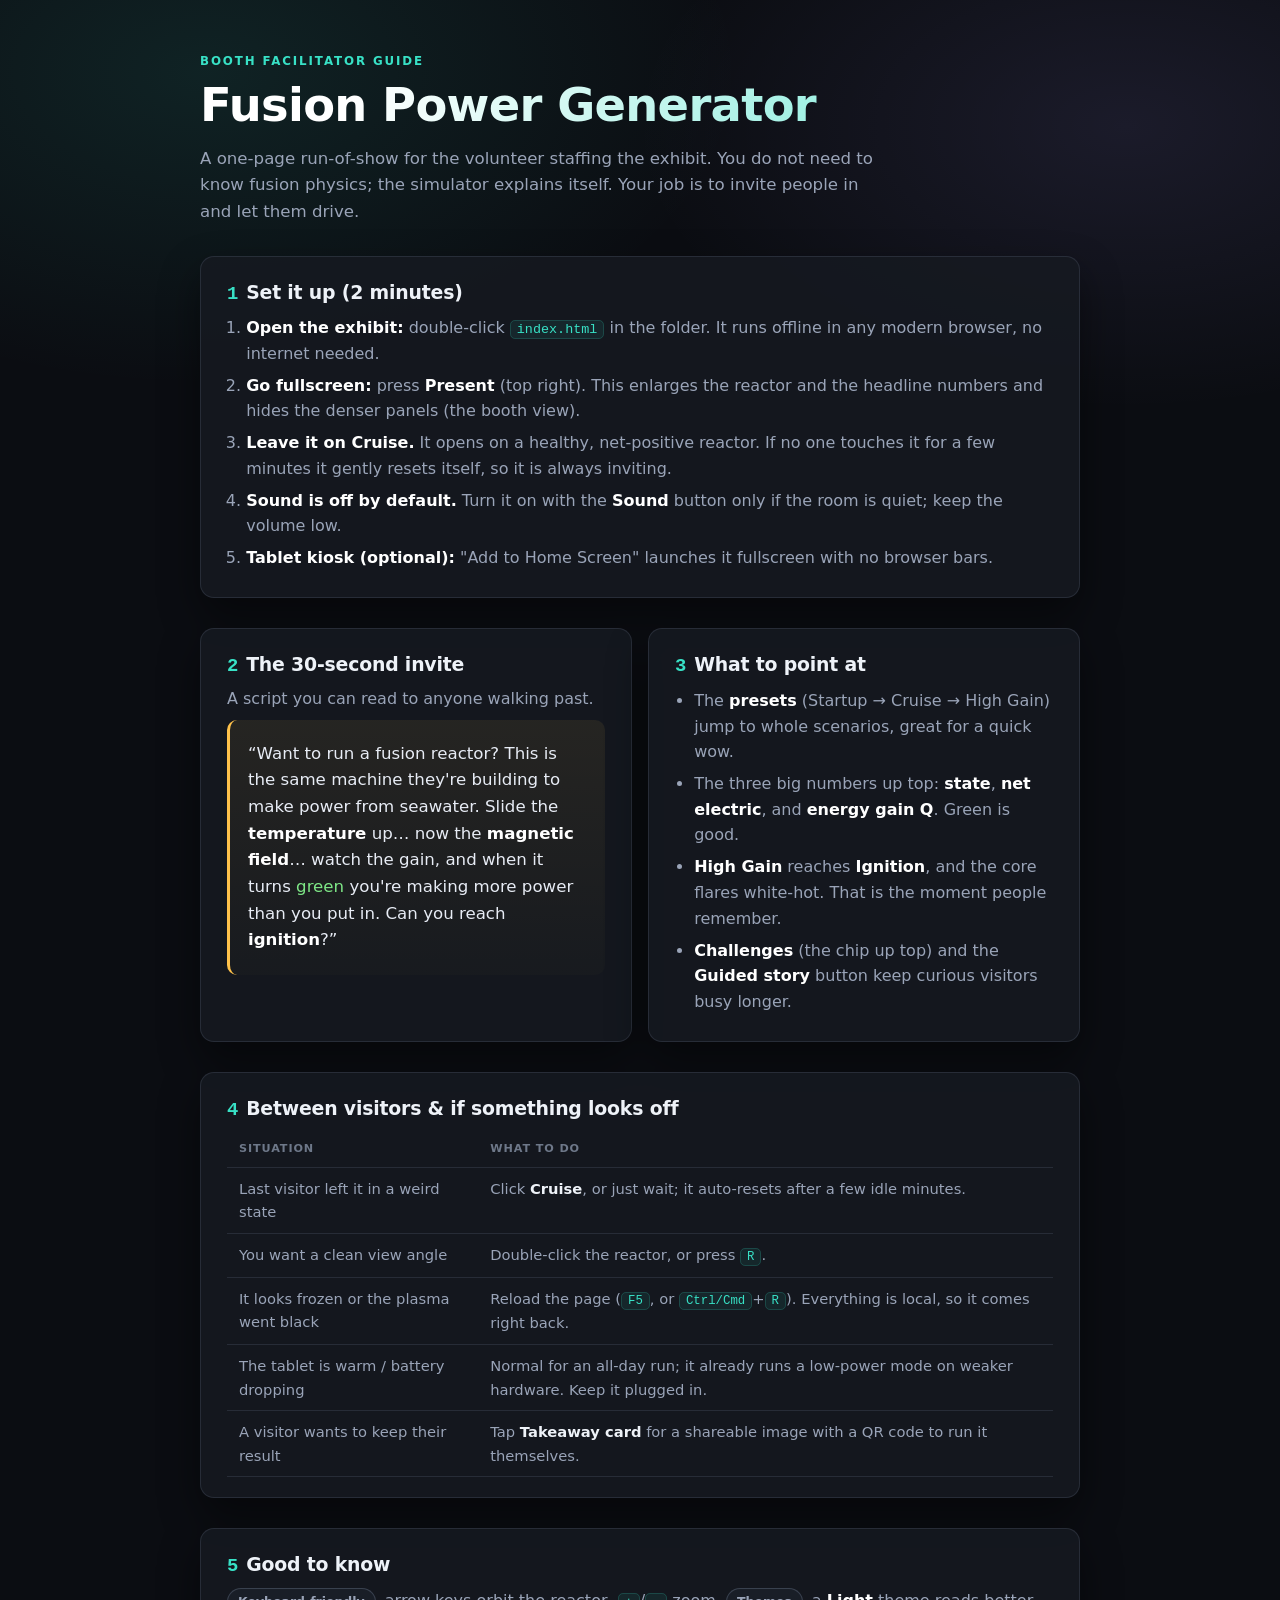
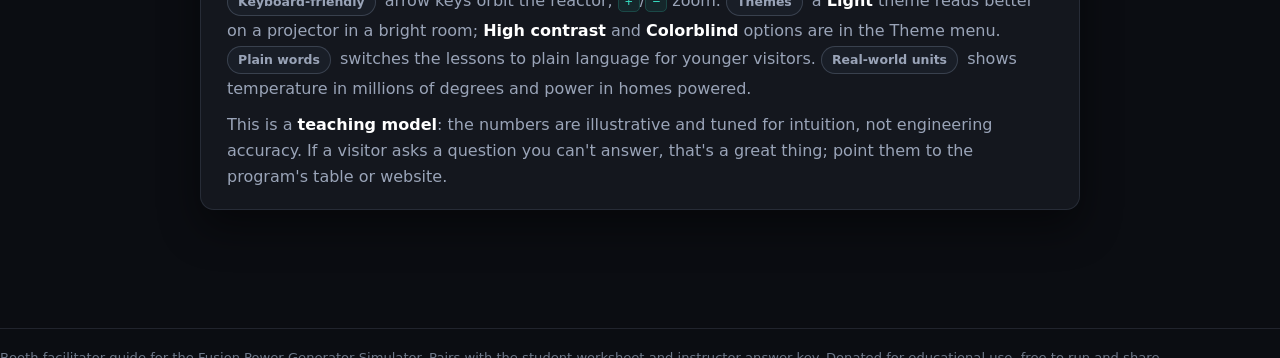
==== Fusion-Facilitator-Guide.html @ ba4f9517 "Clean-up" ====
<!doctype html>
<html lang="en">
<head>
<meta charset="utf-8">
<meta name="viewport" content="width=device-width, initial-scale=1">
<title>Fusion Simulator: Booth Facilitator Guide</title>
<meta name="description" content="A one-page run-of-show for volunteers staffing the Fusion Power Generator Simulator at an outreach booth.">
<style>
  :root{
    --bg:#0b0d12; --panel:rgba(22,26,34,.82); --panel2:rgba(31,37,48,.6);
    --line:rgba(120,132,156,.20); --line2:rgba(120,132,156,.34);
    --text:#eef2f8; --muted:#9aa4b8; --faint:#6e7889;
    --teal:#38e1c6; --gold:#ffc24b; --coral:#ff7a66; --green:#7ee787;
    --shadow:rgba(0,0,0,.45);
    --mono:ui-monospace,"SFMono-Regular","Cascadia Code",Menlo,Consolas,monospace;
    font-family:Inter,ui-sans-serif,system-ui,-apple-system,"Segoe UI",sans-serif;
  }
  *{box-sizing:border-box}
  body{margin:0; background:var(--bg); color:var(--text); line-height:1.6; -webkit-font-smoothing:antialiased;}
  .ambient{position:fixed; inset:0; z-index:0; pointer-events:none;
    background:
      radial-gradient(60% 50% at 16% 8%, rgba(56,225,198,.10), transparent 70%),
      radial-gradient(55% 45% at 88% 14%, rgba(168,150,255,.10), transparent 70%),
      var(--bg);}
  .wrap{position:relative; z-index:1; width:min(960px,100%); margin:0 auto; padding:52px clamp(16px,4vw,40px) 80px;}
  .kicker{margin:0 0 10px; color:var(--teal); font-size:.74rem; font-weight:800; letter-spacing:.16em; text-transform:uppercase;}
  h1{margin:0; font-size:clamp(1.9rem,5vw,2.9rem); line-height:1.05; letter-spacing:-.015em;
     background:linear-gradient(118deg,#fff 18%,var(--teal) 128%); -webkit-background-clip:text; background-clip:text; color:transparent;}
  .lede{margin:16px 0 0; max-width:64ch; color:var(--muted); font-size:1.04rem;}
  h2{font-size:1.18rem; margin:0 0 4px; letter-spacing:-.01em;}
  section{position:relative; z-index:1; margin-top:30px;}
  .panel{border:1px solid var(--line); border-radius:14px; background:var(--panel); box-shadow:0 18px 40px var(--shadow);
         padding:20px clamp(16px,3vw,26px);}
  .num{font-family:var(--mono); color:var(--teal); font-weight:700; margin-right:8px;}
  ol,ul{margin:.4rem 0 0; padding-left:1.2rem;} li{margin:.4rem 0; color:var(--muted);}
  li strong, p strong{color:#fff;}
  code,kbd{font-family:var(--mono); font-size:.84em; color:var(--teal); background:rgba(56,225,198,.08);
       border:1px solid rgba(56,225,198,.18); border-radius:5px; padding:1px 6px;}
  .grid{display:grid; gap:16px;} @media(min-width:720px){ .grid.two{grid-template-columns:1fr 1fr;} }
  .script{border-left:3px solid var(--gold); background:linear-gradient(180deg,rgba(255,194,75,.08),rgba(255,194,75,.02));
    border-radius:10px; padding:16px 18px; margin-top:8px;}
  .script p{margin:.3rem 0; color:#e7ecf5;}
  .script .say{font-size:1.04rem;}
  .chip{display:inline-block; padding:3px 10px; border:1px solid var(--line2); border-radius:999px; background:var(--panel2);
        color:var(--muted); font-size:.78rem; font-weight:600; margin:2px 4px 2px 0;}
  table{border-collapse:collapse; width:100%; font-size:.92rem; margin-top:6px;}
  th,td{text-align:left; padding:9px 12px; border-bottom:1px solid var(--line); vertical-align:top; color:var(--muted);}
  th{color:var(--faint); font-size:.7rem; letter-spacing:.08em; text-transform:uppercase;}
  td b{color:var(--text);}
  footer{margin-top:38px; padding-top:18px; border-top:1px solid var(--line); color:var(--faint); font-size:.82rem;}
  @media print{
    .ambient{display:none;} body{background:#fff; color:#13161c;}
    h1{-webkit-text-fill-color:#0a7c6c; color:#0a7c6c;}
    .panel{box-shadow:none; background:#fff; border-color:#cdd3dc; break-inside:avoid;}
    .lede,li,td,.script p{color:#3a4150;} strong,td b{color:#000;}
    code,kbd{color:#0a7c6c; background:#eef7f5; border-color:#cfe7e2;} section{break-inside:avoid;}
  }
</style>
</head>
<body>
<div class="ambient" aria-hidden="true"></div>
<div class="wrap">

  <p class="kicker">Booth Facilitator Guide</p>
  <h1>Fusion Power Generator</h1>
  <p class="lede">A one-page run-of-show for the volunteer staffing the exhibit. You do not need to know fusion physics; the simulator explains itself. Your job is to invite people in and let them drive.</p>

  <section>
    <div class="panel">
      <h2><span class="num">1</span>Set it up (2 minutes)</h2>
      <ol>
        <li><strong>Open the exhibit:</strong> double-click <code>index.html</code> in the folder. It runs offline in any modern browser, no internet needed.</li>
        <li><strong>Go fullscreen:</strong> press <strong>Present</strong> (top right). This enlarges the reactor and the headline numbers and hides the denser panels (the booth view).</li>
        <li><strong>Leave it on Cruise.</strong> It opens on a healthy, net-positive reactor. If no one touches it for a few minutes it gently resets itself, so it is always inviting.</li>
        <li><strong>Sound is off by default.</strong> Turn it on with the <strong>Sound</strong> button only if the room is quiet; keep the volume low.</li>
        <li><strong>Tablet kiosk (optional):</strong> "Add to Home Screen" launches it fullscreen with no browser bars.</li>
      </ol>
    </div>
  </section>

  <section>
    <div class="grid two">
      <div class="panel">
        <h2><span class="num">2</span>The 30-second invite</h2>
        <p style="color:var(--muted); margin:.3rem 0 0;">A script you can read to anyone walking past.</p>
        <div class="script">
          <p class="say">&ldquo;Want to run a fusion reactor? This is the same machine they're building to make power from seawater. Slide the <strong>temperature</strong> up&hellip; now the <strong>magnetic field</strong>&hellip; watch the gain, and when it turns <span style="color:var(--green)">green</span> you're making more power than you put in. Can you reach <strong>ignition</strong>?&rdquo;</p>
        </div>
      </div>
      <div class="panel">
        <h2><span class="num">3</span>What to point at</h2>
        <ul>
          <li>The <strong>presets</strong> (Startup &rarr; Cruise &rarr; High Gain) jump to whole scenarios, great for a quick wow.</li>
          <li>The three big numbers up top: <strong>state</strong>, <strong>net electric</strong>, and <strong>energy gain Q</strong>. Green is good.</li>
          <li><strong>High Gain</strong> reaches <strong>Ignition</strong>, and the core flares white-hot. That is the moment people remember.</li>
          <li><strong>Challenges</strong> (the chip up top) and the <strong>Guided story</strong> button keep curious visitors busy longer.</li>
        </ul>
      </div>
    </div>
  </section>

  <section>
    <div class="panel">
      <h2><span class="num">4</span>Between visitors &amp; if something looks off</h2>
      <table>
        <tr><th>Situation</th><th>What to do</th></tr>
        <tr><td>Last visitor left it in a weird state</td><td>Click <b>Cruise</b>, or just wait; it auto-resets after a few idle minutes.</td></tr>
        <tr><td>You want a clean view angle</td><td>Double-click the reactor, or press <kbd>R</kbd>.</td></tr>
        <tr><td>It looks frozen or the plasma went black</td><td>Reload the page (<kbd>F5</kbd>, or <kbd>Ctrl/Cmd</kbd>+<kbd>R</kbd>). Everything is local, so it comes right back.</td></tr>
        <tr><td>The tablet is warm / battery dropping</td><td>Normal for an all-day run; it already runs a low-power mode on weaker hardware. Keep it plugged in.</td></tr>
        <tr><td>A visitor wants to keep their result</td><td>Tap <b>Takeaway card</b> for a shareable image with a QR code to run it themselves.</td></tr>
      </table>
    </div>
  </section>

  <section>
    <div class="panel">
      <h2><span class="num">5</span>Good to know</h2>
      <p style="margin:.3rem 0 0; color:var(--muted);">
        <span class="chip">Keyboard-friendly</span> arrow keys orbit the reactor, <kbd>+</kbd>/<kbd>&minus;</kbd> zoom.
        <span class="chip">Themes</span> a <strong>Light</strong> theme reads better on a projector in a bright room; <strong>High contrast</strong> and <strong>Colorblind</strong> options are in the Theme menu.
        <span class="chip">Plain words</span> switches the lessons to plain language for younger visitors.
        <span class="chip">Real-world units</span> shows temperature in millions of degrees and power in homes powered.
      </p>
      <p style="margin:.7rem 0 0; color:var(--muted);">This is a <strong>teaching model</strong>: the numbers are illustrative and tuned for intuition, not engineering accuracy. If a visitor asks a question you can't answer, that's a great thing; point them to the program's table or website.</p>
    </div>
  </section>

</div>
<footer>
  Booth facilitator guide for the Fusion Power Generator Simulator. Pairs with the student worksheet and instructor answer key. Donated for educational use, free to run and share.
</footer>
</body>
</html>
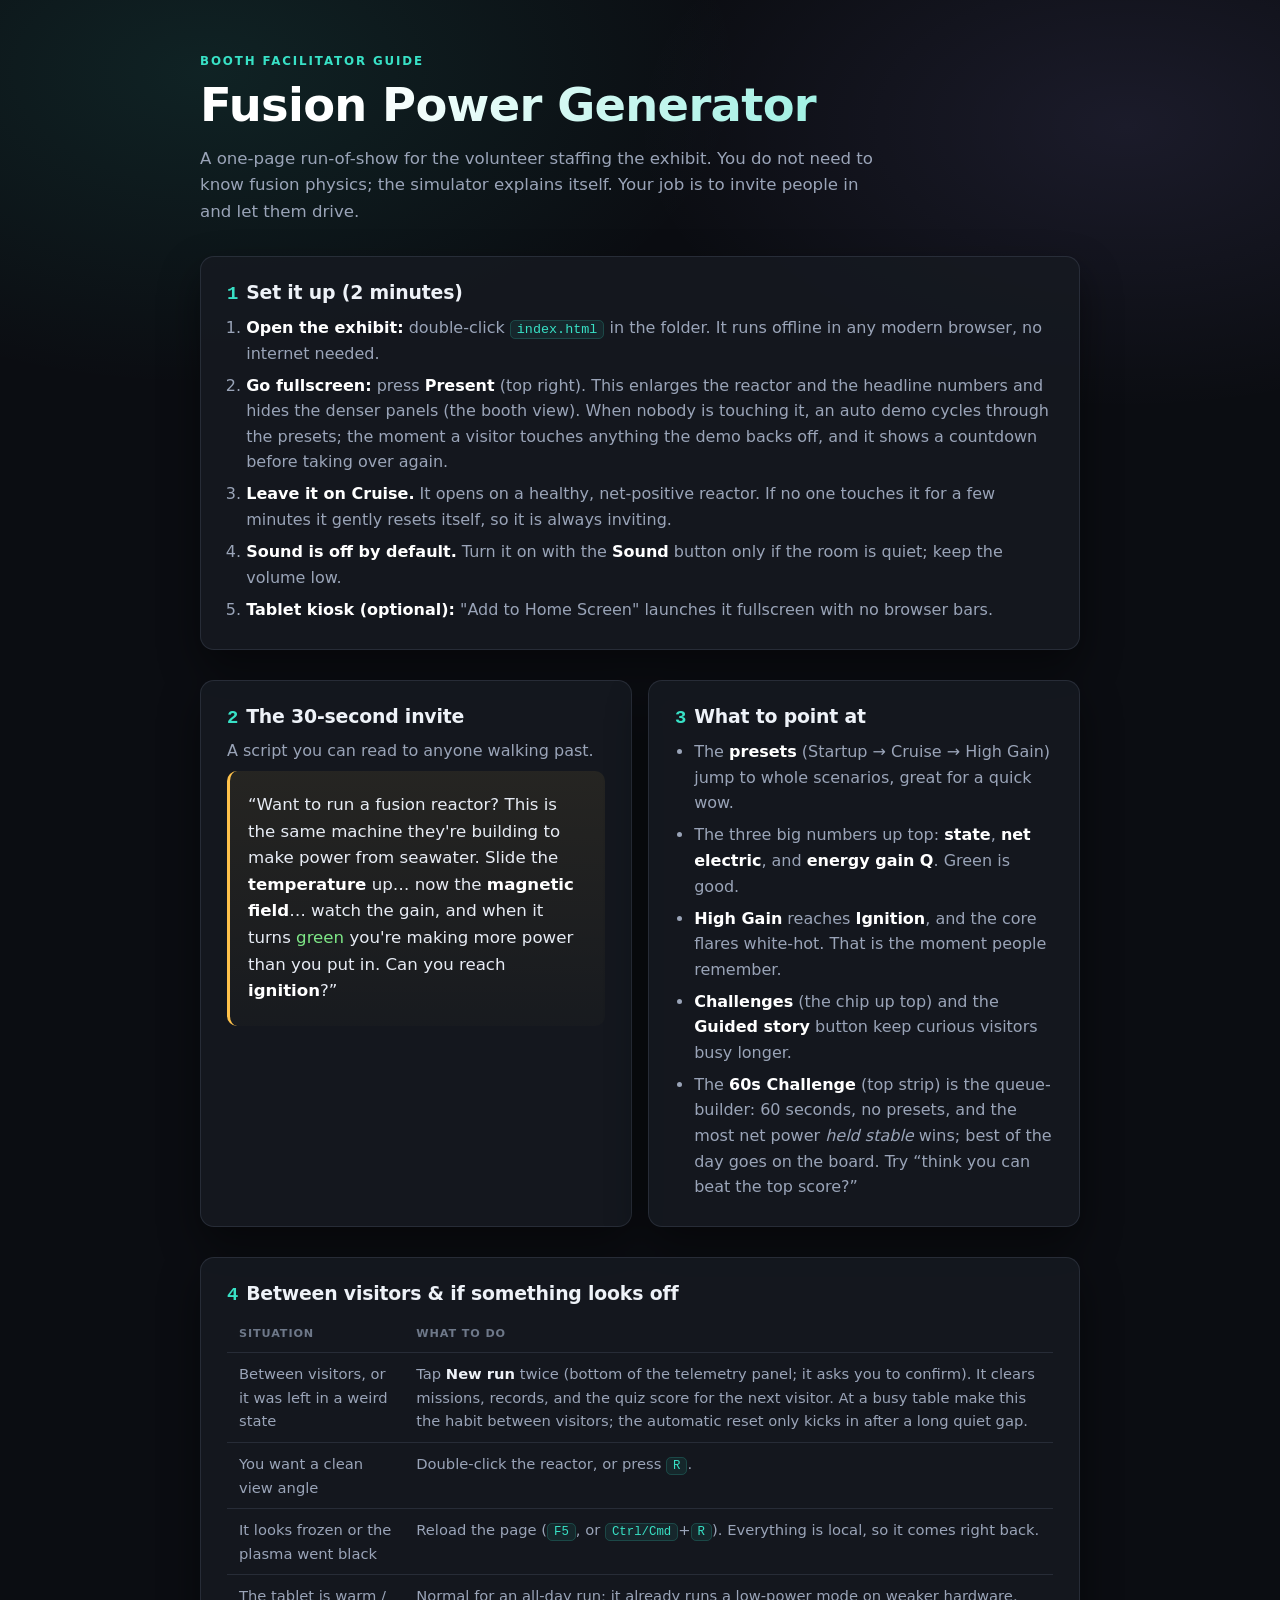
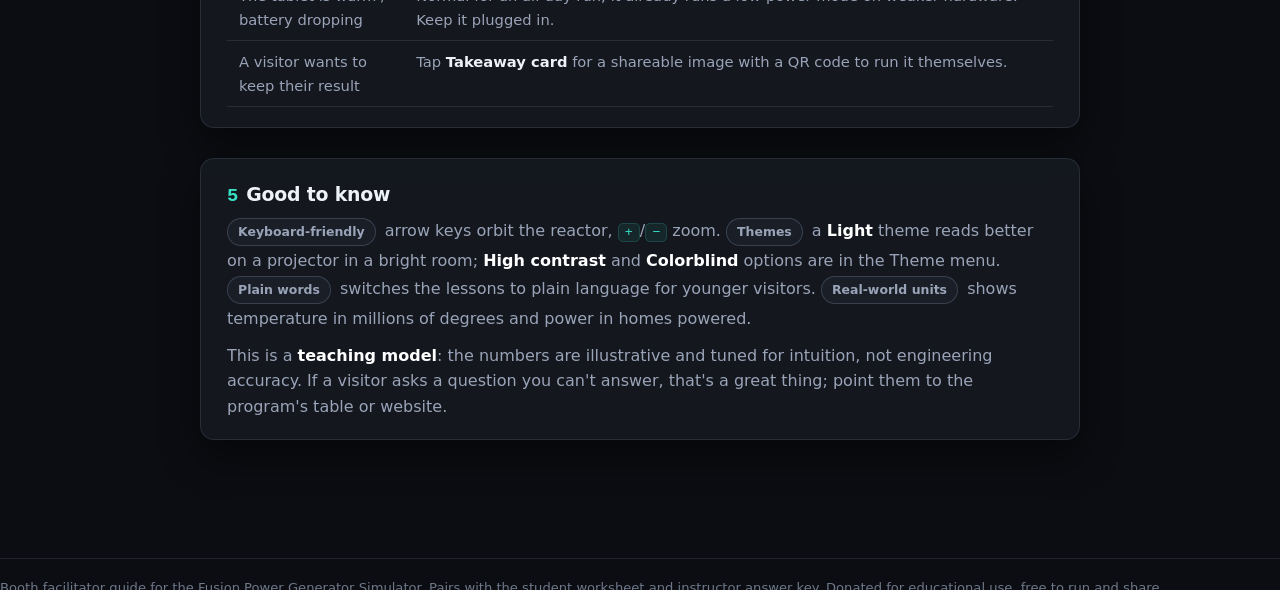
==== commit 796475a4: "Enhancements" ====
--- a/Fusion-Facilitator-Guide.html
+++ b/Fusion-Facilitator-Guide.html
@@ -70,7 +70,7 @@
       <h2><span class="num">1</span>Set it up (2 minutes)</h2>
       <ol>
         <li><strong>Open the exhibit:</strong> double-click <code>index.html</code> in the folder. It runs offline in any modern browser, no internet needed.</li>
-        <li><strong>Go fullscreen:</strong> press <strong>Present</strong> (top right). This enlarges the reactor and the headline numbers and hides the denser panels (the booth view).</li>
+        <li><strong>Go fullscreen:</strong> press <strong>Present</strong> (top right). This enlarges the reactor and the headline numbers and hides the denser panels (the booth view). When nobody is touching it, an auto demo cycles through the presets; the moment a visitor touches anything the demo backs off, and it shows a countdown before taking over again.</li>
         <li><strong>Leave it on Cruise.</strong> It opens on a healthy, net-positive reactor. If no one touches it for a few minutes it gently resets itself, so it is always inviting.</li>
         <li><strong>Sound is off by default.</strong> Turn it on with the <strong>Sound</strong> button only if the room is quiet; keep the volume low.</li>
         <li><strong>Tablet kiosk (optional):</strong> "Add to Home Screen" launches it fullscreen with no browser bars.</li>
@@ -94,6 +94,7 @@
           <li>The three big numbers up top: <strong>state</strong>, <strong>net electric</strong>, and <strong>energy gain Q</strong>. Green is good.</li>
           <li><strong>High Gain</strong> reaches <strong>Ignition</strong>, and the core flares white-hot. That is the moment people remember.</li>
           <li><strong>Challenges</strong> (the chip up top) and the <strong>Guided story</strong> button keep curious visitors busy longer.</li>
+          <li>The <strong>60s Challenge</strong> (top strip) is the queue-builder: 60 seconds, no presets, and the most net power <em>held stable</em> wins; best of the day goes on the board. Try &ldquo;think you can beat the top score?&rdquo;</li>
         </ul>
       </div>
     </div>
@@ -104,7 +105,7 @@
       <h2><span class="num">4</span>Between visitors &amp; if something looks off</h2>
       <table>
         <tr><th>Situation</th><th>What to do</th></tr>
-        <tr><td>Last visitor left it in a weird state</td><td>Click <b>Cruise</b>, or just wait; it auto-resets after a few idle minutes.</td></tr>
+        <tr><td>Between visitors, or it was left in a weird state</td><td>Tap <b>New run</b> twice (bottom of the telemetry panel; it asks you to confirm). It clears missions, records, and the quiz score for the next visitor. At a busy table make this the habit between visitors; the automatic reset only kicks in after a long quiet gap.</td></tr>
         <tr><td>You want a clean view angle</td><td>Double-click the reactor, or press <kbd>R</kbd>.</td></tr>
         <tr><td>It looks frozen or the plasma went black</td><td>Reload the page (<kbd>F5</kbd>, or <kbd>Ctrl/Cmd</kbd>+<kbd>R</kbd>). Everything is local, so it comes right back.</td></tr>
         <tr><td>The tablet is warm / battery dropping</td><td>Normal for an all-day run; it already runs a low-power mode on weaker hardware. Keep it plugged in.</td></tr>
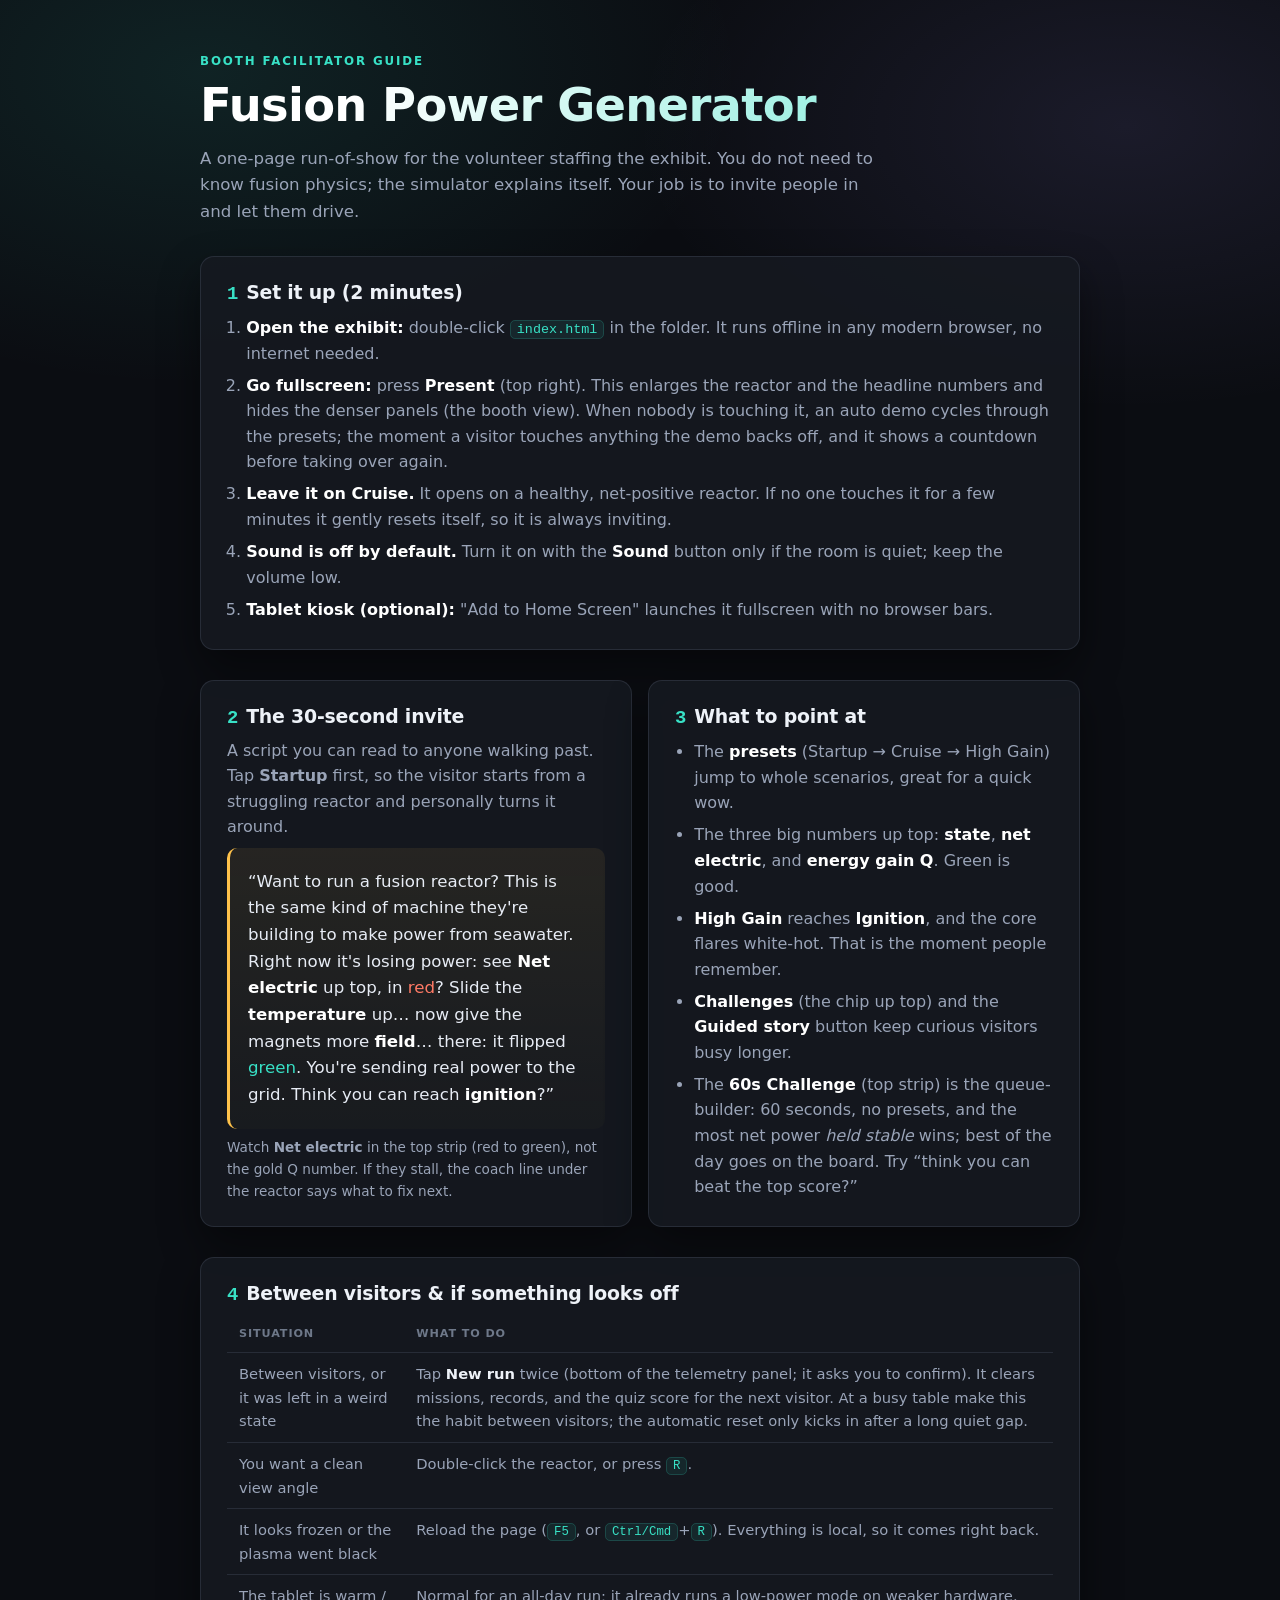
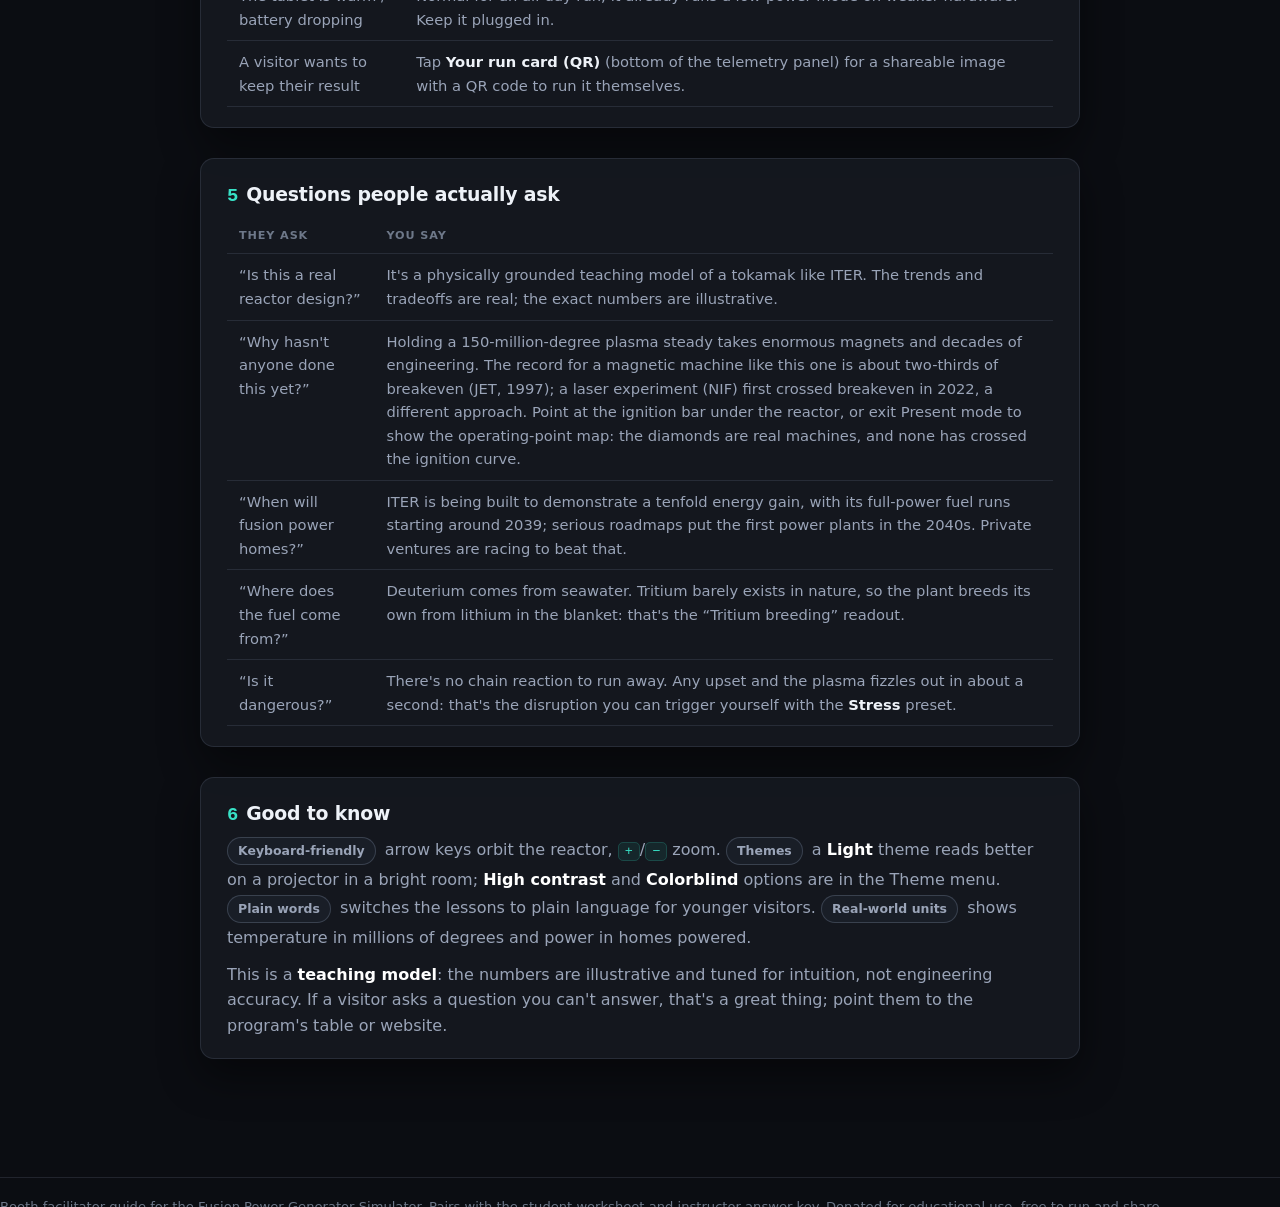
==== commit 3c1659dd: "Small tweaks" ====
--- a/Fusion-Facilitator-Guide.html
+++ b/Fusion-Facilitator-Guide.html
@@ -82,10 +82,11 @@
     <div class="grid two">
       <div class="panel">
         <h2><span class="num">2</span>The 30-second invite</h2>
-        <p style="color:var(--muted); margin:.3rem 0 0;">A script you can read to anyone walking past.</p>
+        <p style="color:var(--muted); margin:.3rem 0 0;">A script you can read to anyone walking past. Tap <b>Startup</b> first, so the visitor starts from a struggling reactor and personally turns it around.</p>
         <div class="script">
-          <p class="say">&ldquo;Want to run a fusion reactor? This is the same machine they're building to make power from seawater. Slide the <strong>temperature</strong> up&hellip; now the <strong>magnetic field</strong>&hellip; watch the gain, and when it turns <span style="color:var(--green)">green</span> you're making more power than you put in. Can you reach <strong>ignition</strong>?&rdquo;</p>
+          <p class="say">&ldquo;Want to run a fusion reactor? This is the same kind of machine they're building to make power from seawater. Right now it's losing power: see <strong>Net electric</strong> up top, in <span style="color:var(--coral)">red</span>? Slide the <strong>temperature</strong> up&hellip; now give the magnets more <strong>field</strong>&hellip; there: it flipped <span style="color:var(--teal)">green</span>. You're sending real power to the grid. Think you can reach <strong>ignition</strong>?&rdquo;</p>
         </div>
+        <p style="color:var(--muted); font-size:.85rem; margin:.5rem 0 0;">Watch <b>Net electric</b> in the top strip (red to green), not the gold Q number. If they stall, the coach line under the reactor says what to fix next.</p>
       </div>
       <div class="panel">
         <h2><span class="num">3</span>What to point at</h2>
@@ -109,14 +110,28 @@
         <tr><td>You want a clean view angle</td><td>Double-click the reactor, or press <kbd>R</kbd>.</td></tr>
         <tr><td>It looks frozen or the plasma went black</td><td>Reload the page (<kbd>F5</kbd>, or <kbd>Ctrl/Cmd</kbd>+<kbd>R</kbd>). Everything is local, so it comes right back.</td></tr>
         <tr><td>The tablet is warm / battery dropping</td><td>Normal for an all-day run; it already runs a low-power mode on weaker hardware. Keep it plugged in.</td></tr>
-        <tr><td>A visitor wants to keep their result</td><td>Tap <b>Takeaway card</b> for a shareable image with a QR code to run it themselves.</td></tr>
+        <tr><td>A visitor wants to keep their result</td><td>Tap <b>Your run card (QR)</b> (bottom of the telemetry panel) for a shareable image with a QR code to run it themselves.</td></tr>
       </table>
     </div>
   </section>
 
   <section>
     <div class="panel">
-      <h2><span class="num">5</span>Good to know</h2>
+      <h2><span class="num">5</span>Questions people actually ask</h2>
+      <table>
+        <tr><th>They ask</th><th>You say</th></tr>
+        <tr><td>&ldquo;Is this a real reactor design?&rdquo;</td><td>It's a physically grounded teaching model of a tokamak like ITER. The trends and tradeoffs are real; the exact numbers are illustrative.</td></tr>
+        <tr><td>&ldquo;Why hasn't anyone done this yet?&rdquo;</td><td>Holding a 150-million-degree plasma steady takes enormous magnets and decades of engineering. The record for a magnetic machine like this one is about two-thirds of breakeven (JET, 1997); a laser experiment (NIF) first crossed breakeven in 2022, a different approach. Point at the ignition bar under the reactor, or exit Present mode to show the operating-point map: the diamonds are real machines, and none has crossed the ignition curve.</td></tr>
+        <tr><td>&ldquo;When will fusion power homes?&rdquo;</td><td>ITER is being built to demonstrate a tenfold energy gain, with its full-power fuel runs starting around 2039; serious roadmaps put the first power plants in the 2040s. Private ventures are racing to beat that.</td></tr>
+        <tr><td>&ldquo;Where does the fuel come from?&rdquo;</td><td>Deuterium comes from seawater. Tritium barely exists in nature, so the plant breeds its own from lithium in the blanket: that's the &ldquo;Tritium breeding&rdquo; readout.</td></tr>
+        <tr><td>&ldquo;Is it dangerous?&rdquo;</td><td>There's no chain reaction to run away. Any upset and the plasma fizzles out in about a second: that's the disruption you can trigger yourself with the <b>Stress</b> preset.</td></tr>
+      </table>
+    </div>
+  </section>
+
+  <section>
+    <div class="panel">
+      <h2><span class="num">6</span>Good to know</h2>
       <p style="margin:.3rem 0 0; color:var(--muted);">
         <span class="chip">Keyboard-friendly</span> arrow keys orbit the reactor, <kbd>+</kbd>/<kbd>&minus;</kbd> zoom.
         <span class="chip">Themes</span> a <strong>Light</strong> theme reads better on a projector in a bright room; <strong>High contrast</strong> and <strong>Colorblind</strong> options are in the Theme menu.
